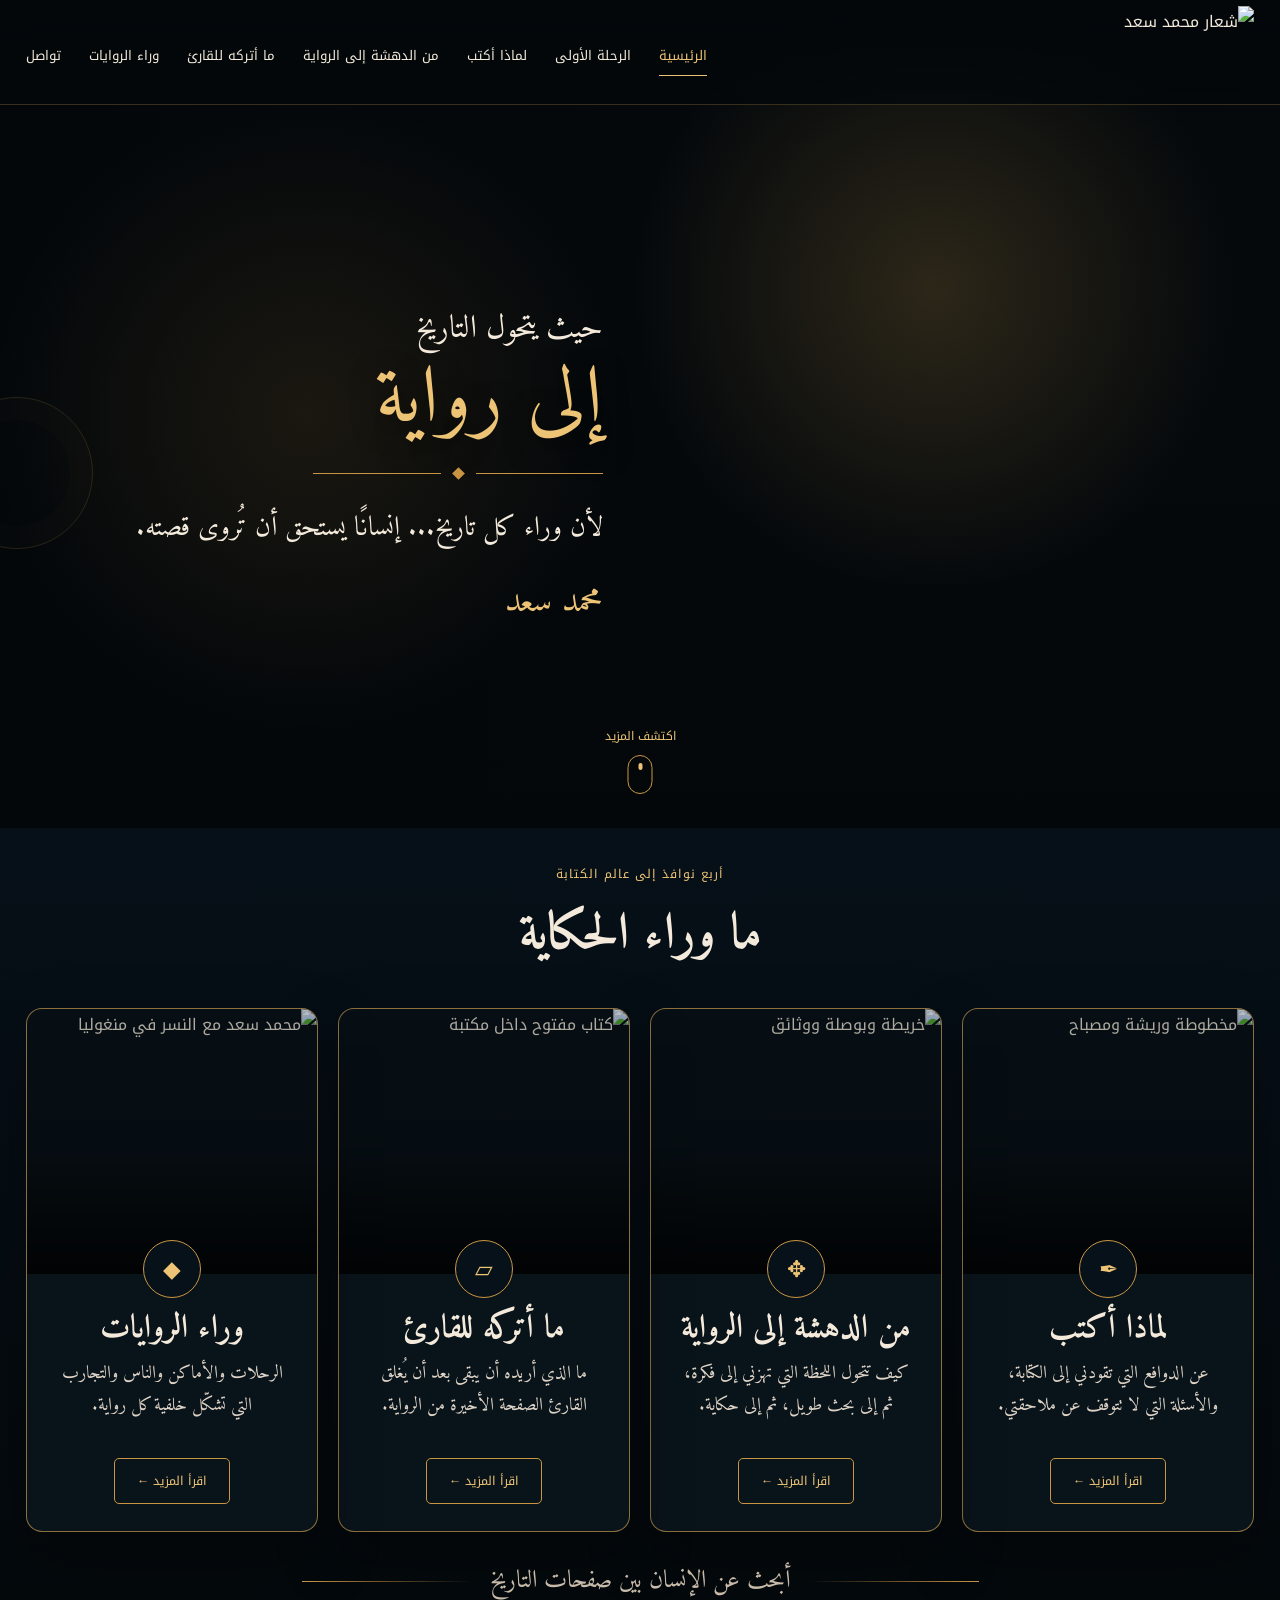
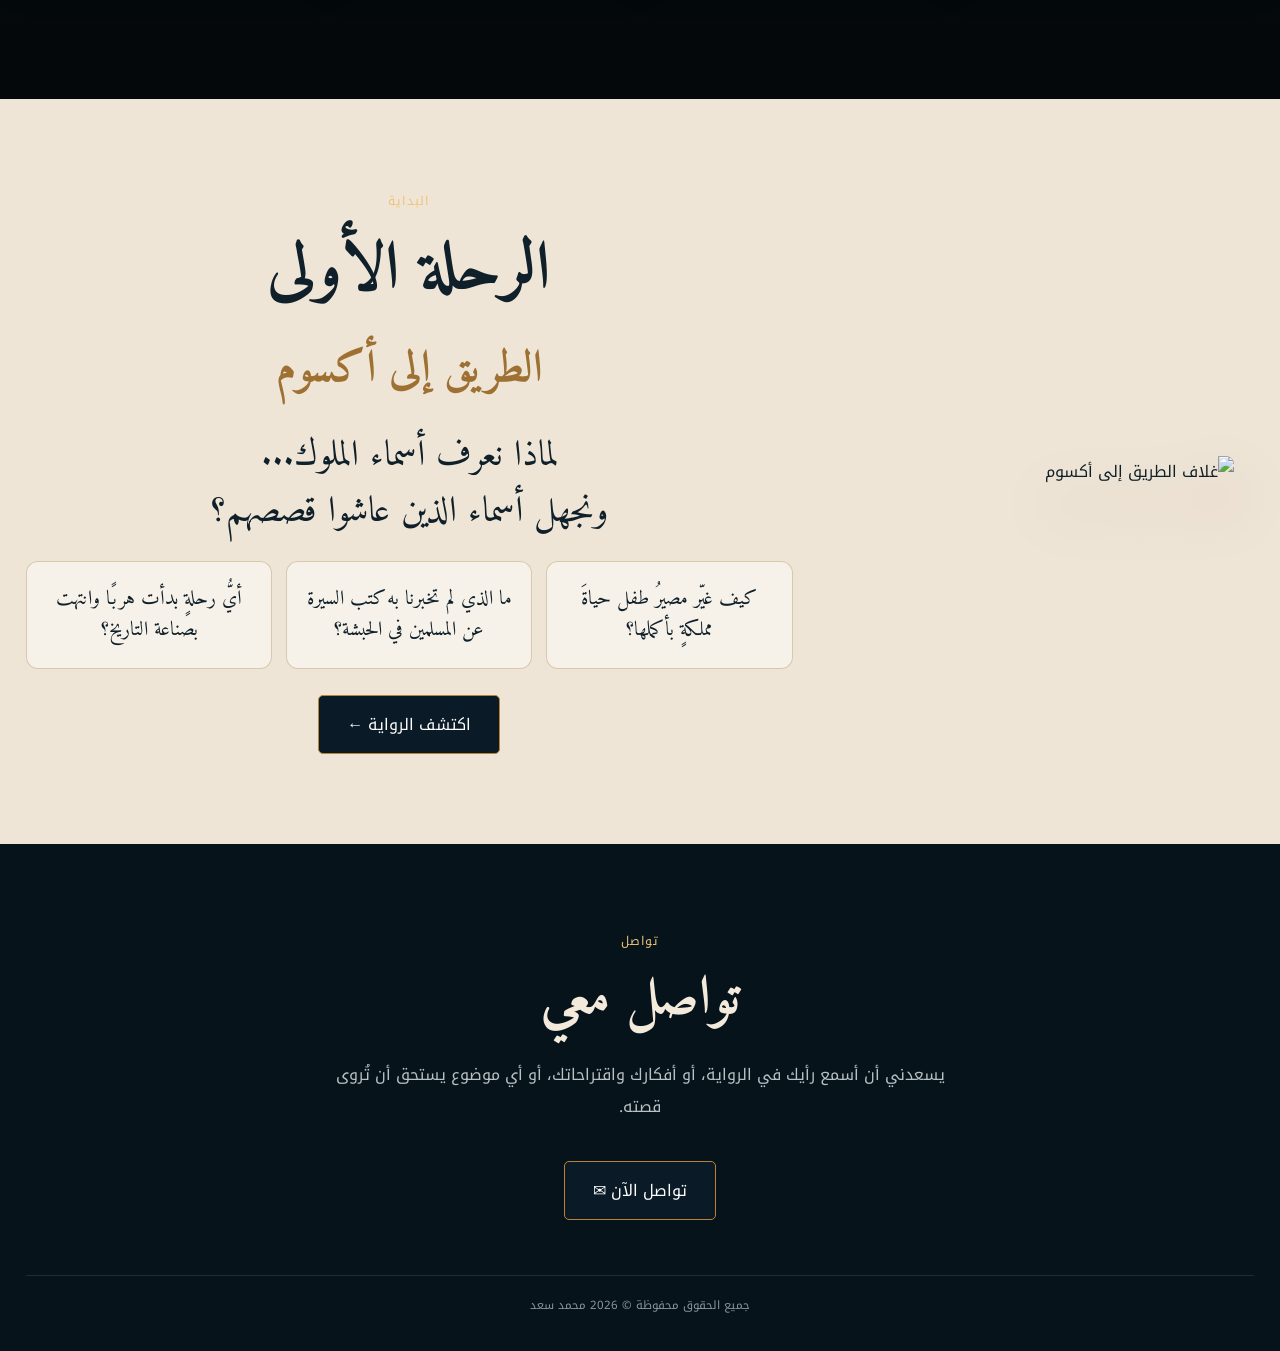
==== index.html @ 90f591b6 "Launch production version 1.0" ====
<!DOCTYPE html>

<html dir="rtl" lang="ar">
<head>
<meta charset="utf-8"/>
<meta content="width=device-width, initial-scale=1" name="viewport"/>
<meta content="الموقع الأدبي للكاتب محمد سعد؛ روايات تستلهم التاريخ وتبحث عن الإنسان وراء الحدث." name="description"/>
<title>محمد سعد | حيث يتحول التاريخ إلى رواية</title>
<link href="https://fonts.googleapis.com" rel="preconnect"/>
<link crossorigin="" href="https://fonts.gstatic.com" rel="preconnect"/>
<link href="https://fonts.googleapis.com/css2?family=Amiri:wght@400;700&amp;family=Noto+Kufi+Arabic:wght@400;500;600;700&amp;display=swap" rel="stylesheet"/>
<style>
:root{--black:#05090c;--ink:#08131b;--gold:#c99542;--gold2:#edc476;--cream:#f4eadb;--muted:#c7beb2;--line:rgba(211,164,82,.55);--card:#09131a;--shadow:0 24px 60px rgba(0,0,0,.35)}
*{box-sizing:border-box}html{scroll-behavior:smooth}body{margin:0;background:var(--black);color:var(--cream);font-family:"Noto Kufi Arabic",Tahoma,sans-serif;overflow-x:hidden}a{color:inherit;text-decoration:none}img{display:block;max-width:100%}.container{width:min(1420px,calc(100% - 52px));margin:auto}.eyebrow{color:var(--gold2);font-size:.76rem;letter-spacing:.08em}.nav{position:fixed;inset:0 0 auto;z-index:50;background:linear-gradient(180deg,rgba(3,7,10,.95),rgba(3,7,10,.76));border-bottom:1px solid rgba(211,164,82,.25);backdrop-filter:blur(14px)}.nav-inner{height:104px;display:flex;align-items:center;justify-content:space-between;gap:30px}.brand{width:250px;height:92px;overflow:hidden;flex:0 0 auto;display:flex;align-items:center;justify-content:flex-start}.brand img{width:100%;height:100%;object-fit:contain;object-position:center;mix-blend-mode:screen}.nav-links{display:flex;align-items:center;gap:28px;font-size:.83rem;white-space:nowrap}.nav-links a{position:relative;padding:30px 0 24px}.nav-links a:after{content:"";position:absolute;right:50%;bottom:16px;width:0;height:1px;background:var(--gold2);transition:.25s}.nav-links a:hover,.nav-links a.active{color:var(--gold2)}.nav-links a:hover:after,.nav-links a.active:after{right:0;width:100%}.menu-btn{display:none;width:44px;height:44px;border:1px solid var(--line);background:transparent;color:var(--gold2);border-radius:50%}
.hero{min-height:760px;height:92vh;position:relative;isolation:isolate;display:flex;align-items:center;overflow:hidden}.hero-bg{position:absolute;inset:0;z-index:-5;background:url('assets/hero-final.jpg') 64% 48%/cover no-repeat;transform:scale(1.015)}.hero-map-layer{position:absolute;inset:0 auto 0 0;width:56%;z-index:-4;background:url('assets/hero-map-source.png') center/cover no-repeat;opacity:.52;filter:sepia(.5) contrast(1.08) brightness(.66);-webkit-mask-image:linear-gradient(90deg,#000 0%,#000 45%,rgba(0,0,0,.75) 68%,transparent 100%);mask-image:linear-gradient(90deg,#000 0%,#000 45%,rgba(0,0,0,.75) 68%,transparent 100%)}.hero:after{content:"";position:absolute;inset:0;z-index:-2;background:linear-gradient(90deg,rgba(3,7,10,.88) 0%,rgba(3,7,10,.62) 35%,rgba(3,7,10,.18) 62%,rgba(3,7,10,.12) 100%),linear-gradient(0deg,rgba(3,7,10,.88) 0%,transparent 42%)}.hero:before{content:"";position:absolute;inset:0;z-index:-1;background:radial-gradient(circle at 73% 35%,rgba(225,174,82,.18),transparent 28%),radial-gradient(circle at 24% 50%,rgba(194,140,60,.12),transparent 30%)}.hero-copy{width:min(650px,47%);padding-top:104px;margin-right:auto;margin-left:0;text-align:right;position:relative}.hero-copy:before{content:"";position:absolute;left:-85px;top:46%;width:150px;height:150px;border:1px solid rgba(218,171,91,.22);border-radius:50%;box-shadow:inset 0 0 0 22px rgba(218,171,91,.025);opacity:.75}.hero-kicker{font-family:Amiri,serif;font-size:2rem;margin:0 0 3px}.hero h1{font-family:Amiri,serif;font-size:clamp(3.7rem,6.3vw,6.8rem);font-weight:400;line-height:1.04;margin:0;color:var(--gold2);text-shadow:0 8px 28px rgba(0,0,0,.5)}.hero-rule{display:flex;align-items:center;gap:13px;margin:26px 0;width:290px}.hero-rule:before,.hero-rule:after{content:"";height:1px;flex:1;background:var(--gold)}.hero-rule i{width:9px;height:9px;transform:rotate(45deg);background:var(--gold)}.hero-quote{font-family:Amiri,serif;font-size:clamp(1.45rem,2.15vw,2.05rem);line-height:1.75;margin:0;max-width:650px}.signature{font-family:Amiri,serif;color:var(--gold2);font-size:2.1rem;margin-top:20px}.scroll-cue{position:absolute;bottom:34px;right:50%;transform:translateX(50%);font-size:.75rem;color:var(--gold2);display:flex;flex-direction:column;align-items:center;gap:8px}.scroll-cue span{width:25px;height:39px;border:1px solid var(--gold);border-radius:18px;position:relative}.scroll-cue span:after{content:"";position:absolute;width:4px;height:7px;border-radius:4px;background:var(--gold2);top:7px;right:9px;animation:down 1.8s infinite}@keyframes down{70%{transform:translateY(15px);opacity:.15}}
.cards-section{padding:34px 0 96px;background:linear-gradient(180deg,#061018,#04080b)}.cards-head{text-align:center;margin-bottom:28px}.cards-head h2{font-family:Amiri,serif;font-size:clamp(2.5rem,4vw,4rem);margin:5px 0}.cards-grid{display:grid;grid-template-columns:repeat(4,minmax(0,1fr));gap:20px;direction:rtl}.story-card{min-width:0;background:var(--card);border:1px solid rgba(211,164,82,.65);border-radius:16px;overflow:hidden;box-shadow:var(--shadow);transition:.35s;display:flex;flex-direction:column}.story-card:hover{transform:translateY(-8px);box-shadow:0 30px 70px rgba(0,0,0,.5)}.card-media{height:265px;position:relative;overflow:hidden}.card-media img{width:100%;height:100%;object-fit:cover;transition:.7s}.story-card:hover .card-media img{transform:scale(1.055)}.card-media:after{content:"";position:absolute;inset:0;background:linear-gradient(180deg,rgba(15,24,29,.10),rgba(7,16,22,.18) 50%,rgba(7,16,22,.92) 100%),rgba(22,34,40,.22);mix-blend-mode:multiply}.card-body{padding:0 27px 27px;margin-top:-34px;position:relative;z-index:2;display:flex;flex-direction:column;flex:1;align-items:center;text-align:center}.card-icon{width:58px;height:58px;border:1px solid var(--gold);background:#071119;border-radius:50%;display:grid;place-items:center;color:var(--gold2);font-size:1.45rem;margin-bottom:12px}.card-body h3{font-family:Amiri,serif;font-size:2.05rem;line-height:1.2;margin:0 0 9px}.card-body p{font-family:Amiri,serif;font-size:1.14rem;line-height:1.75;color:#ddd3c6;margin:0;min-height:80px}.card-link{margin-top:auto;padding-top:20px}.card-link span{display:inline-flex;align-items:center;gap:11px;border:1px solid var(--gold);border-radius:5px;padding:10px 22px;color:var(--gold2);font-size:.77rem;transition:.25s}.card-link span:hover{background:var(--gold);color:#091116}.literary-line{text-align:center;font-family:Amiri,serif;font-size:1.55rem;color:#c8bbaa;margin:27px 0 0;display:flex;align-items:center;justify-content:center;gap:18px}.literary-line:before,.literary-line:after{content:"";width:170px;height:1px;background:linear-gradient(90deg,transparent,var(--gold))}.literary-line:after{background:linear-gradient(90deg,var(--gold),transparent)}
.paper{background:#efe5d6;color:#10202a;padding:90px 0}.journey-grid{display:grid;grid-template-columns:.75fr 1.45fr;gap:65px;align-items:center}.book img{width:min(390px,90%);margin:auto;border-radius:8px;filter:drop-shadow(0 30px 28px rgba(38,24,10,.30))}.journey-copy{text-align:center}.journey-copy h2{font-family:Amiri,serif;font-size:4.2rem;margin:0}.journey-copy h3{font-family:Amiri,serif;font-size:2.8rem;color:#9e7133;margin:0 0 15px}.main-question{font-family:Amiri,serif;font-size:2.25rem;line-height:1.55;margin:20px 0}.questions{display:grid;grid-template-columns:repeat(3,1fr);gap:14px}.question{background:rgba(255,255,255,.46);border:1px solid rgba(157,112,50,.32);border-radius:12px;padding:22px 15px;font-family:Amiri,serif;font-size:1.25rem;line-height:1.55}.cta{display:inline-flex;margin-top:26px;background:#0a1b27;border:1px solid #b98336;color:white;padding:13px 28px;border-radius:5px}.contact{padding:85px 0 35px;text-align:center;background:#07131b}.contact h2{font-family:Amiri,serif;font-size:3.4rem;margin:0}.contact p{max-width:650px;margin:12px auto;color:#b9c1c5;line-height:2}.contact footer{margin-top:55px;padding-top:18px;border-top:1px solid rgba(255,255,255,.1);font-size:.72rem;color:#89969d}.reveal{opacity:0;transform:translateY(22px);transition:.75s}.reveal.visible{opacity:1;transform:none}
@media(max-width:1180px){.nav-links{gap:16px;font-size:.72rem}.brand{width:215px;height:82px}.cards-grid{grid-template-columns:repeat(2,1fr)}.card-media{height:300px}}
@media(max-width:900px){.menu-btn{display:grid;place-items:center}.nav-links{display:none;position:fixed;top:103px;right:18px;left:18px;flex-direction:column;align-items:stretch;gap:0;background:#07131b;border:1px solid rgba(255,255,255,.12);border-radius:14px;padding:12px}.nav-links.open{display:flex}.nav-links a{padding:12px}.hero-copy{width:58%;margin-right:auto;margin-left:0}.journey-grid{grid-template-columns:1fr}.questions{grid-template-columns:1fr}}
@media(max-width:650px){.container{width:min(100% - 28px,1420px)}.brand{width:155px;height:62px}.nav-inner{height:74px}.nav-links{top:74px}.hero{height:auto;min-height:790px;align-items:flex-end}.hero-bg{background-position:67% center}.hero-map-layer{width:100%;opacity:.25;-webkit-mask-image:linear-gradient(180deg,transparent 0%,rgba(0,0,0,.6) 42%,#000 100%);mask-image:linear-gradient(180deg,transparent 0%,rgba(0,0,0,.6) 42%,#000 100%)}.hero-copy{width:100%;padding:410px 0 95px;margin:0}.hero-copy:before{display:none}.hero h1{font-size:3.65rem}.hero-kicker{font-size:1.55rem}.hero-quote{font-size:1.35rem}.cards-grid{grid-template-columns:1fr}.card-media{height:310px}.story-card{border-radius:14px}.literary-line:before,.literary-line:after{width:45px}.journey-copy h2{font-size:3.2rem}.journey-copy h3{font-size:2.15rem}}
</style>
<meta content="index, follow, max-image-preview:large" name="robots"/><meta content="#05090c" name="theme-color"/><link href="https://bymohamedsaad.com/" rel="canonical"/><link href="assets/favicon-32.png" rel="icon" sizes="32x32" type="image/png"/><link href="assets/favicon-16.png" rel="icon" sizes="16x16" type="image/png"/><link href="assets/apple-touch-icon.png" rel="apple-touch-icon" sizes="180x180"/><link href="site.webmanifest" rel="manifest"/><meta content="website" property="og:type"/><meta content="محمد سعد" property="og:site_name"/><meta content="ar_AR" property="og:locale"/><meta content="محمد سعد | حيث يتحول التاريخ إلى رواية" property="og:title"/><meta content="الموقع الأدبي للكاتب محمد سعد؛ روايات تستلهم التاريخ وتبحث عن الإنسان وراء الحدث." property="og:description"/><meta content="https://bymohamedsaad.com/" property="og:url"/><meta content="https://bymohamedsaad.com/assets/social-share.jpg" property="og:image"/><meta content="محمد سعد — حيث يتحول التاريخ إلى رواية" property="og:image:alt"/><meta content="summary_large_image" name="twitter:card"/><meta content="محمد سعد | حيث يتحول التاريخ إلى رواية" name="twitter:title"/><meta content="الموقع الأدبي للكاتب محمد سعد؛ روايات تستلهم التاريخ وتبحث عن الإنسان وراء الحدث." name="twitter:description"/><meta content="https://bymohamedsaad.com/assets/social-share.jpg" name="twitter:image"/><script type="application/ld+json">{"@context":"https://schema.org","@graph":[{"@type":"WebSite","@id":"https://bymohamedsaad.com/#website","url":"https://bymohamedsaad.com/","name":"محمد سعد","inLanguage":"ar"},{"@type":"Person","@id":"https://bymohamedsaad.com/#author","name":"محمد سعد","url":"https://bymohamedsaad.com/","image":"https://bymohamedsaad.com/assets/social-share.jpg","description":"كاتب روائي يبحث عن الإنسان بين صفحات التاريخ."},{"@type":"WebPage","@id":"https://bymohamedsaad.com/#webpage","url":"https://bymohamedsaad.com/","name":"محمد سعد | حيث يتحول التاريخ إلى رواية","description":"الموقع الأدبي للكاتب محمد سعد؛ روايات تستلهم التاريخ وتبحث عن الإنسان وراء الحدث.","inLanguage":"ar","isPartOf":{"@id":"https://bymohamedsaad.com/#website"},"about":{"@id":"https://bymohamedsaad.com/#author"}}]}</script>
<style id="production-accessibility">
:focus-visible{outline:2px solid var(--gold2);outline-offset:4px}
@media(prefers-reduced-motion:reduce){html{scroll-behavior:auto}*,*:before,*:after{animation-duration:.01ms!important;animation-iteration-count:1!important;transition-duration:.01ms!important}}
</style>
</head>
<body>
<nav class="nav"><div class="container nav-inner"><a aria-label="محمد سعد" class="brand" href="index.html"><img alt="شعار محمد سعد" decoding="async" height="884" src="assets/logo-original-exact.png" width="1780"/></a><button aria-controls="primary-navigation" aria-expanded="false" aria-label="فتح القائمة" class="menu-btn" type="button">☰</button><div class="nav-links" id="primary-navigation"><a class="active" href="index.html">الرئيسية</a><a href="#first-journey">الرحلة الأولى</a><a href="why-i-write.html">لماذا أكتب</a><a href="from-wonder-to-novel.html">من الدهشة إلى الرواية</a><a href="for-the-reader.html">ما أتركه للقارئ</a><a href="behind-the-novels.html">وراء الروايات</a><a href="#contact">تواصل</a></div></div></nav>
<header class="hero"><div class="hero-bg"></div><div aria-hidden="true" class="hero-map-layer"></div><div class="container"><div class="hero-copy reveal"><p class="hero-kicker">حيث يتحول التاريخ</p><h1>إلى رواية</h1><div class="hero-rule"><i></i></div><p class="hero-quote">لأن وراء كل تاريخ... إنسانًا يستحق أن تُروى قصته.</p><div class="signature">محمد سعد</div></div></div><a class="scroll-cue" href="#chapters">اكتشف المزيد<span></span></a></header>
<main>
<section class="cards-section" id="chapters"><div class="container"><div class="cards-head reveal"><div class="eyebrow">أربع نوافذ إلى عالم الكتابة</div><h2>ما وراء الحكاية</h2></div><div class="cards-grid">
<article class="story-card reveal"><div class="card-media"><img alt="مخطوطة وريشة ومصباح" decoding="async" loading="lazy" src="assets/card-writing.jpg"/></div><div class="card-body"><div class="card-icon">✒</div><h3>لماذا أكتب</h3><p>عن الدوافع التي تقودني إلى الكتابة، والأسئلة التي لا تتوقف عن ملاحقتي.</p><a class="card-link" href="why-i-write.html"><span>اقرأ المزيد ←</span></a></div></article>
<article class="story-card reveal"><div class="card-media"><img alt="خريطة وبوصلة ووثائق" decoding="async" loading="lazy" src="assets/card-wonder.jpg"/></div><div class="card-body"><div class="card-icon">✥</div><h3>من الدهشة إلى الرواية</h3><p>كيف تتحول اللحظة التي تهزني إلى فكرة، ثم إلى بحث طويل، ثم إلى حكاية.</p><a class="card-link" href="from-wonder-to-novel.html"><span>اقرأ المزيد ←</span></a></div></article>
<article class="story-card reveal"><div class="card-media"><img alt="كتاب مفتوح داخل مكتبة" decoding="async" loading="lazy" src="assets/card-reader.jpg"/></div><div class="card-body"><div class="card-icon">▱</div><h3>ما أتركه للقارئ</h3><p>ما الذي أريده أن يبقى بعد أن يُغلق القارئ الصفحة الأخيرة من الرواية.</p><a class="card-link" href="for-the-reader.html"><span>اقرأ المزيد ←</span></a></div></article>
<article class="story-card reveal"><div class="card-media"><img alt="محمد سعد مع النسر في منغوليا" decoding="async" loading="lazy" src="assets/card-behind.jpg"/></div><div class="card-body"><div class="card-icon">◆</div><h3>وراء الروايات</h3><p>الرحلات والأماكن والناس والتجارب التي تشكّل خلفية كل رواية.</p><a class="card-link" href="behind-the-novels.html"><span>اقرأ المزيد ←</span></a></div></article>
</div><p class="literary-line reveal">أبحث عن الإنسان بين صفحات التاريخ</p></div></section>
<section class="paper" id="first-journey"><div class="container journey-grid"><div class="book reveal"><img alt="غلاف الطريق إلى أكسوم" decoding="async" src="assets/book-cover.jpg"/></div><div class="journey-copy reveal"><div class="eyebrow">البداية</div><h2>الرحلة الأولى</h2><h3>الطريق إلى أكسوم</h3><div class="main-question">لماذا نعرف أسماء الملوك...<br/>ونجهل أسماء الذين عاشوا قصصهم؟</div><div class="questions"><div class="question">كيف غيّر مصيرُ طفل حياةَ مملكةٍ بأكملها؟</div><div class="question">ما الذي لم تخبرنا به كتب السيرة عن المسلمين في الحبشة؟</div><div class="question">أيُّ رحلةٍ بدأت هربًا وانتهت بصناعة التاريخ؟</div></div><a class="cta" href="#contact">اكتشف الرواية ←</a></div></div></section>
</main>
<section class="contact" id="contact"><div class="container reveal"><div class="eyebrow">تواصل</div><h2>تواصل معي</h2><p>يسعدني أن أسمع رأيك في الرواية، أو أفكارك واقتراحاتك، أو أي موضوع يستحق أن تُروى قصته.</p><a class="cta" href="mailto:contact@bymohamedsaad.com">تواصل الآن ✉</a><footer>جميع الحقوق محفوظة © <span id="year"></span> محمد سعد</footer></div></section>
<script>const btn=document.querySelector('.menu-btn'),links=document.querySelector('.nav-links');
btn.addEventListener('click',()=>{const open=links.classList.toggle('open');btn.setAttribute('aria-expanded',String(open));});
document.querySelectorAll('.nav-links a').forEach(a=>a.addEventListener('click',()=>{links.classList.remove('open');btn.setAttribute('aria-expanded','false');}));
const io=new IntersectionObserver(es=>es.forEach(e=>{if(e.isIntersecting)e.target.classList.add('visible');}),{threshold:.1});
document.querySelectorAll('.reveal').forEach(el=>io.observe(el));
document.getElementById('year').textContent=new Date().getFullYear();</script>
</body></html>
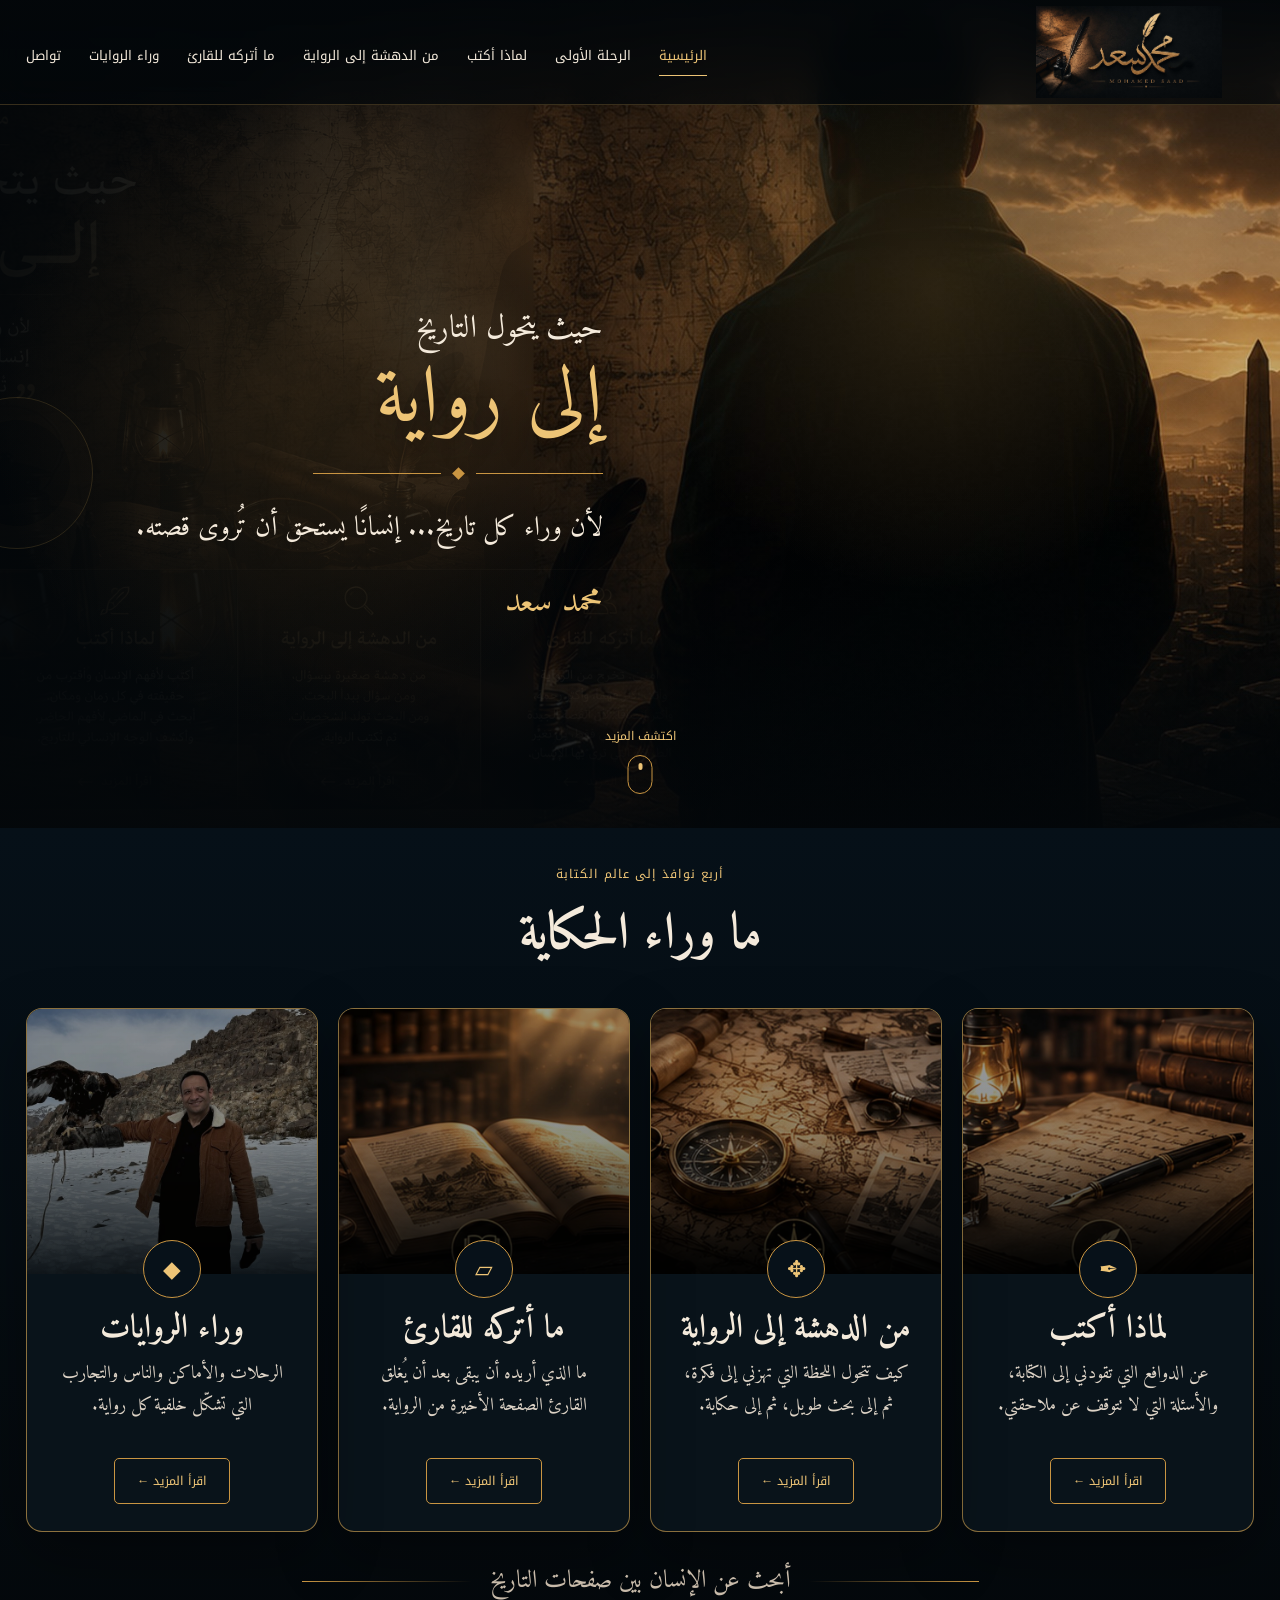
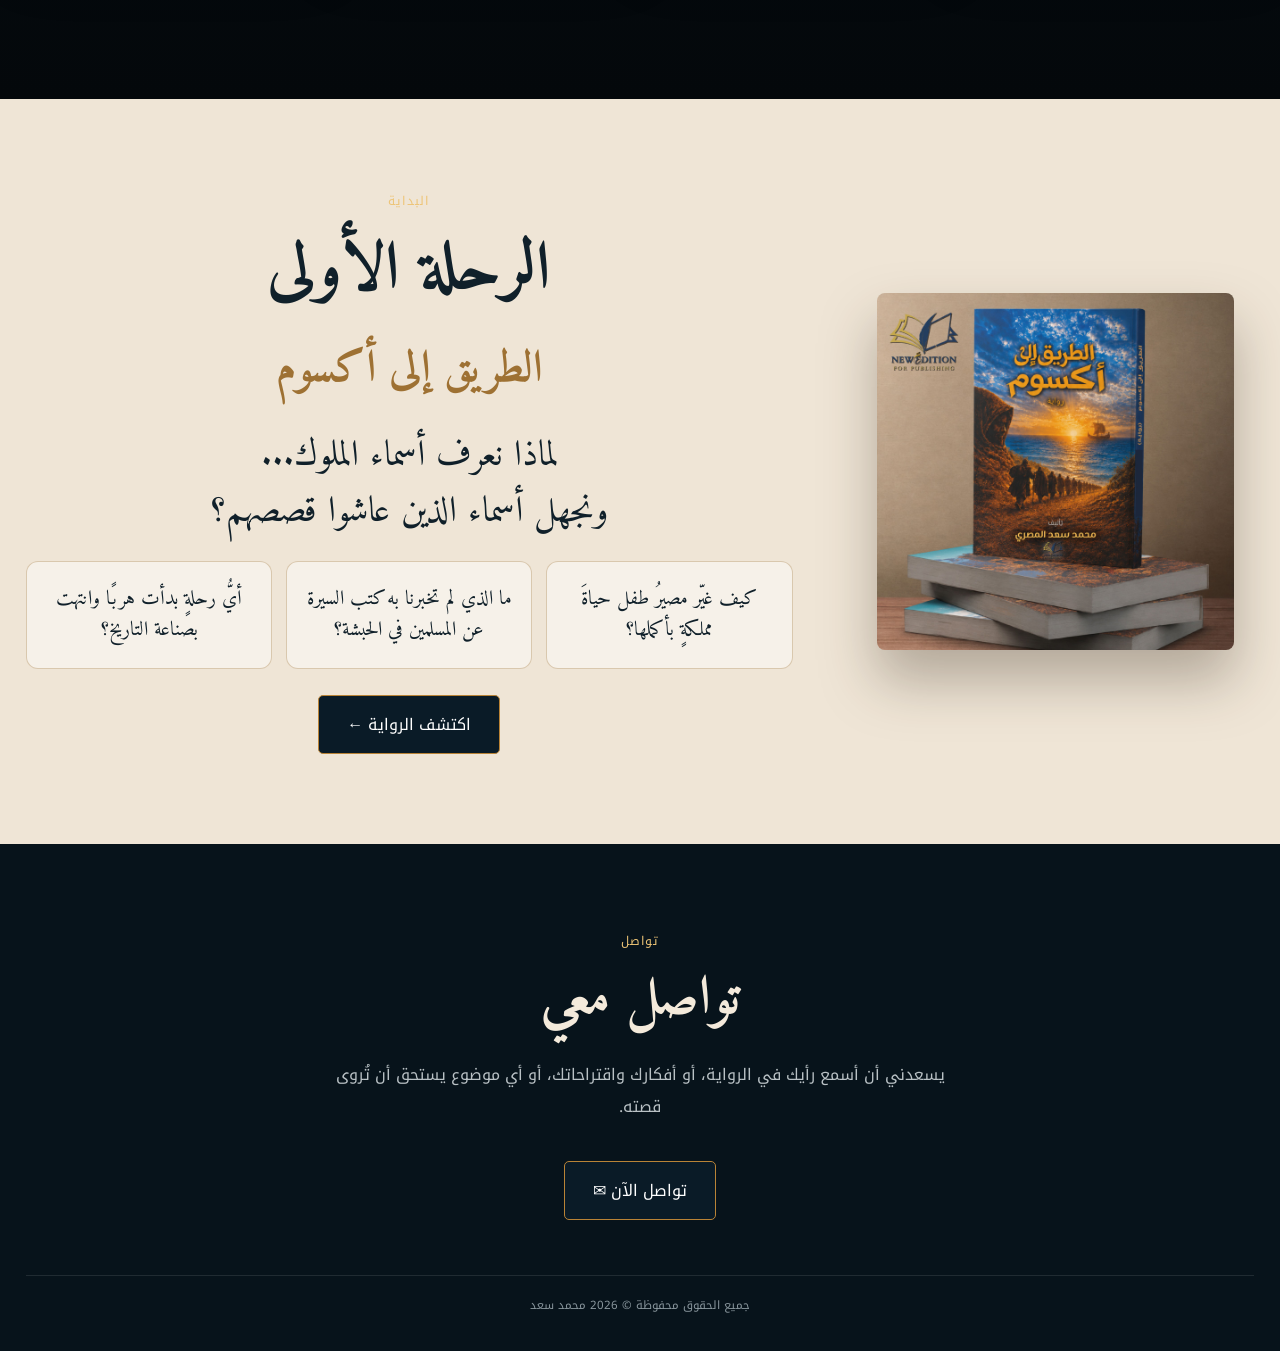
==== commit 679bf840: "Update website description Commit directly to the main branch" ====
--- a/index.html
+++ b/index.html
@@ -4,7 +4,7 @@
 <head>
 <meta charset="utf-8"/>
 <meta content="width=device-width, initial-scale=1" name="viewport"/>
-<meta content="الموقع الأدبي للكاتب محمد سعد؛ روايات تستلهم التاريخ وتبحث عن الإنسان وراء الحدث." name="description"/>
+<meta content="الموقع الرسمي لمحمد سعد المصري؛ روايات تستلهم التاريخ وتبحث عن الإنسان وراء الحدث." name="description"/>
 <title>محمد سعد | حيث يتحول التاريخ إلى رواية</title>
 <link href="https://fonts.googleapis.com" rel="preconnect"/>
 <link crossorigin="" href="https://fonts.gstatic.com" rel="preconnect"/>
@@ -19,7 +19,7 @@
 @media(max-width:900px){.menu-btn{display:grid;place-items:center}.nav-links{display:none;position:fixed;top:103px;right:18px;left:18px;flex-direction:column;align-items:stretch;gap:0;background:#07131b;border:1px solid rgba(255,255,255,.12);border-radius:14px;padding:12px}.nav-links.open{display:flex}.nav-links a{padding:12px}.hero-copy{width:58%;margin-right:auto;margin-left:0}.journey-grid{grid-template-columns:1fr}.questions{grid-template-columns:1fr}}
 @media(max-width:650px){.container{width:min(100% - 28px,1420px)}.brand{width:155px;height:62px}.nav-inner{height:74px}.nav-links{top:74px}.hero{height:auto;min-height:790px;align-items:flex-end}.hero-bg{background-position:67% center}.hero-map-layer{width:100%;opacity:.25;-webkit-mask-image:linear-gradient(180deg,transparent 0%,rgba(0,0,0,.6) 42%,#000 100%);mask-image:linear-gradient(180deg,transparent 0%,rgba(0,0,0,.6) 42%,#000 100%)}.hero-copy{width:100%;padding:410px 0 95px;margin:0}.hero-copy:before{display:none}.hero h1{font-size:3.65rem}.hero-kicker{font-size:1.55rem}.hero-quote{font-size:1.35rem}.cards-grid{grid-template-columns:1fr}.card-media{height:310px}.story-card{border-radius:14px}.literary-line:before,.literary-line:after{width:45px}.journey-copy h2{font-size:3.2rem}.journey-copy h3{font-size:2.15rem}}
 </style>
-<meta content="index, follow, max-image-preview:large" name="robots"/><meta content="#05090c" name="theme-color"/><link href="https://bymohamedsaad.com/" rel="canonical"/><link href="assets/favicon-32.png" rel="icon" sizes="32x32" type="image/png"/><link href="assets/favicon-16.png" rel="icon" sizes="16x16" type="image/png"/><link href="assets/apple-touch-icon.png" rel="apple-touch-icon" sizes="180x180"/><link href="site.webmanifest" rel="manifest"/><meta content="website" property="og:type"/><meta content="محمد سعد" property="og:site_name"/><meta content="ar_AR" property="og:locale"/><meta content="محمد سعد | حيث يتحول التاريخ إلى رواية" property="og:title"/><meta content="الموقع الأدبي للكاتب محمد سعد؛ روايات تستلهم التاريخ وتبحث عن الإنسان وراء الحدث." property="og:description"/><meta content="https://bymohamedsaad.com/" property="og:url"/><meta content="https://bymohamedsaad.com/assets/social-share.jpg" property="og:image"/><meta content="محمد سعد — حيث يتحول التاريخ إلى رواية" property="og:image:alt"/><meta content="summary_large_image" name="twitter:card"/><meta content="محمد سعد | حيث يتحول التاريخ إلى رواية" name="twitter:title"/><meta content="الموقع الأدبي للكاتب محمد سعد؛ روايات تستلهم التاريخ وتبحث عن الإنسان وراء الحدث." name="twitter:description"/><meta content="https://bymohamedsaad.com/assets/social-share.jpg" name="twitter:image"/><script type="application/ld+json">{"@context":"https://schema.org","@graph":[{"@type":"WebSite","@id":"https://bymohamedsaad.com/#website","url":"https://bymohamedsaad.com/","name":"محمد سعد","inLanguage":"ar"},{"@type":"Person","@id":"https://bymohamedsaad.com/#author","name":"محمد سعد","url":"https://bymohamedsaad.com/","image":"https://bymohamedsaad.com/assets/social-share.jpg","description":"كاتب روائي يبحث عن الإنسان بين صفحات التاريخ."},{"@type":"WebPage","@id":"https://bymohamedsaad.com/#webpage","url":"https://bymohamedsaad.com/","name":"محمد سعد | حيث يتحول التاريخ إلى رواية","description":"الموقع الأدبي للكاتب محمد سعد؛ روايات تستلهم التاريخ وتبحث عن الإنسان وراء الحدث.","inLanguage":"ar","isPartOf":{"@id":"https://bymohamedsaad.com/#website"},"about":{"@id":"https://bymohamedsaad.com/#author"}}]}</script>
+<meta content="index, follow, max-image-preview:large" name="robots"/><meta content="#05090c" name="theme-color"/><link href="https://bymohamedsaad.com/" rel="canonical"/><link href="assets/favicon-32.png" rel="icon" sizes="32x32" type="image/png"/><link href="assets/favicon-16.png" rel="icon" sizes="16x16" type="image/png"/><link href="assets/apple-touch-icon.png" rel="apple-touch-icon" sizes="180x180"/><link href="site.webmanifest" rel="manifest"/><meta content="website" property="og:type"/><meta content="محمد سعد" property="og:site_name"/><meta content="ar_AR" property="og:locale"/><meta content="محمد سعد | حيث يتحول التاريخ إلى رواية" property="og:title"/><meta content="الموقع الرسمي لمحمد سعد المصري؛ روايات تستلهم التاريخ وتبحث عن الإنسان وراء الحدث." property="og:description"/><meta content="https://bymohamedsaad.com/" property="og:url"/><meta content="https://bymohamedsaad.com/assets/social-share.jpg" property="og:image"/><meta content="محمد سعد — حيث يتحول التاريخ إلى رواية" property="og:image:alt"/><meta content="summary_large_image" name="twitter:card"/><meta content="محمد سعد | حيث يتحول التاريخ إلى رواية" name="twitter:title"/><meta content="الموقع الرسمي لمحمد سعد المصري؛ روايات تستلهم التاريخ وتبحث عن الإنسان وراء الحدث." name="twitter:description"/><meta content="https://bymohamedsaad.com/assets/social-share.jpg" name="twitter:image"/><script type="application/ld+json">{"@context":"https://schema.org","@graph":[{"@type":"WebSite","@id":"https://bymohamedsaad.com/#website","url":"https://bymohamedsaad.com/","name":"محمد سعد","inLanguage":"ar"},{"@type":"Person","@id":"https://bymohamedsaad.com/#author","name":"محمد سعد","url":"https://bymohamedsaad.com/","image":"https://bymohamedsaad.com/assets/social-share.jpg","description":"كاتب روائي يبحث عن الإنسان بين صفحات التاريخ."},{"@type":"WebPage","@id":"https://bymohamedsaad.com/#webpage","url":"https://bymohamedsaad.com/","name":"محمد سعد | حيث يتحول التاريخ إلى رواية","description":"الموقع الرسمي لمحمد سعد المصري؛ روايات تستلهم التاريخ وتبحث عن الإنسان وراء الحدث.","inLanguage":"ar","isPartOf":{"@id":"https://bymohamedsaad.com/#website"},"about":{"@id":"https://bymohamedsaad.com/#author"}}]}</script>
 <style id="production-accessibility">
 :focus-visible{outline:2px solid var(--gold2);outline-offset:4px}
 @media(prefers-reduced-motion:reduce){html{scroll-behavior:auto}*,*:before,*:after{animation-duration:.01ms!important;animation-iteration-count:1!important;transition-duration:.01ms!important}}
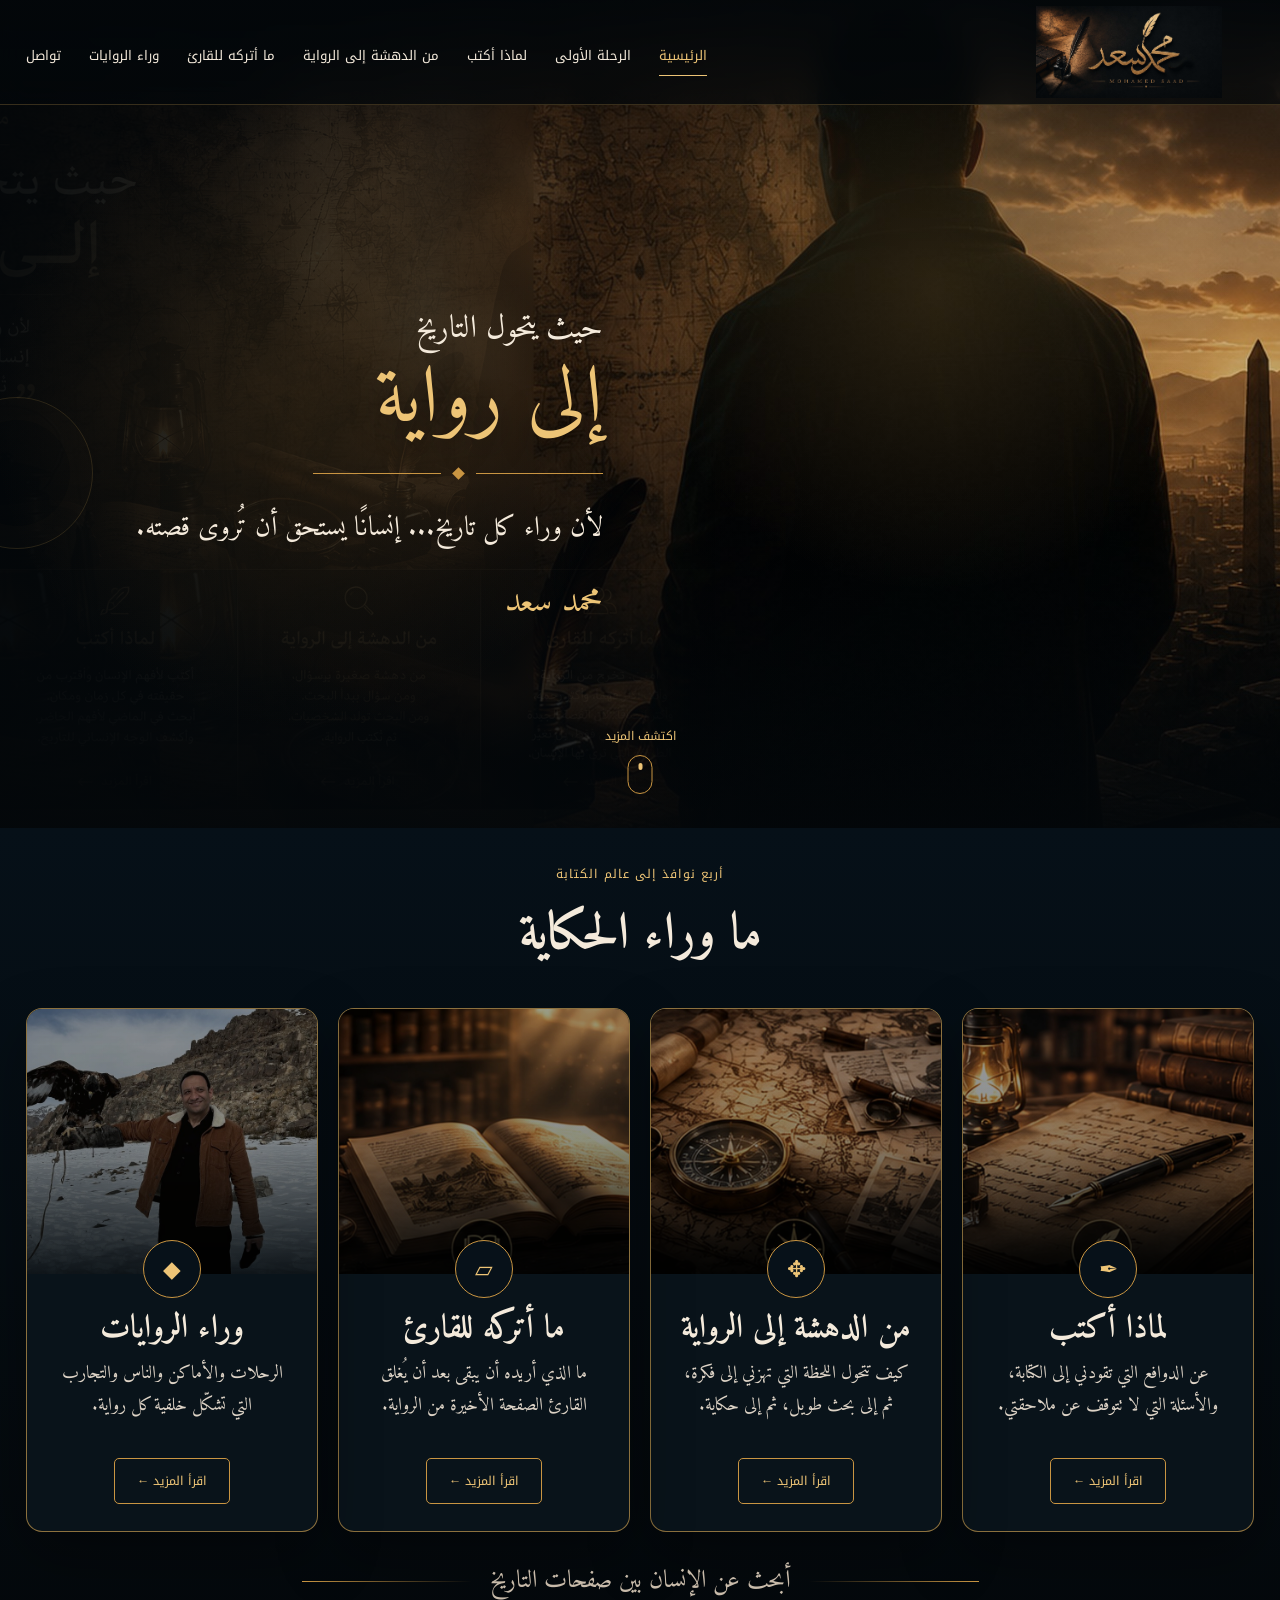
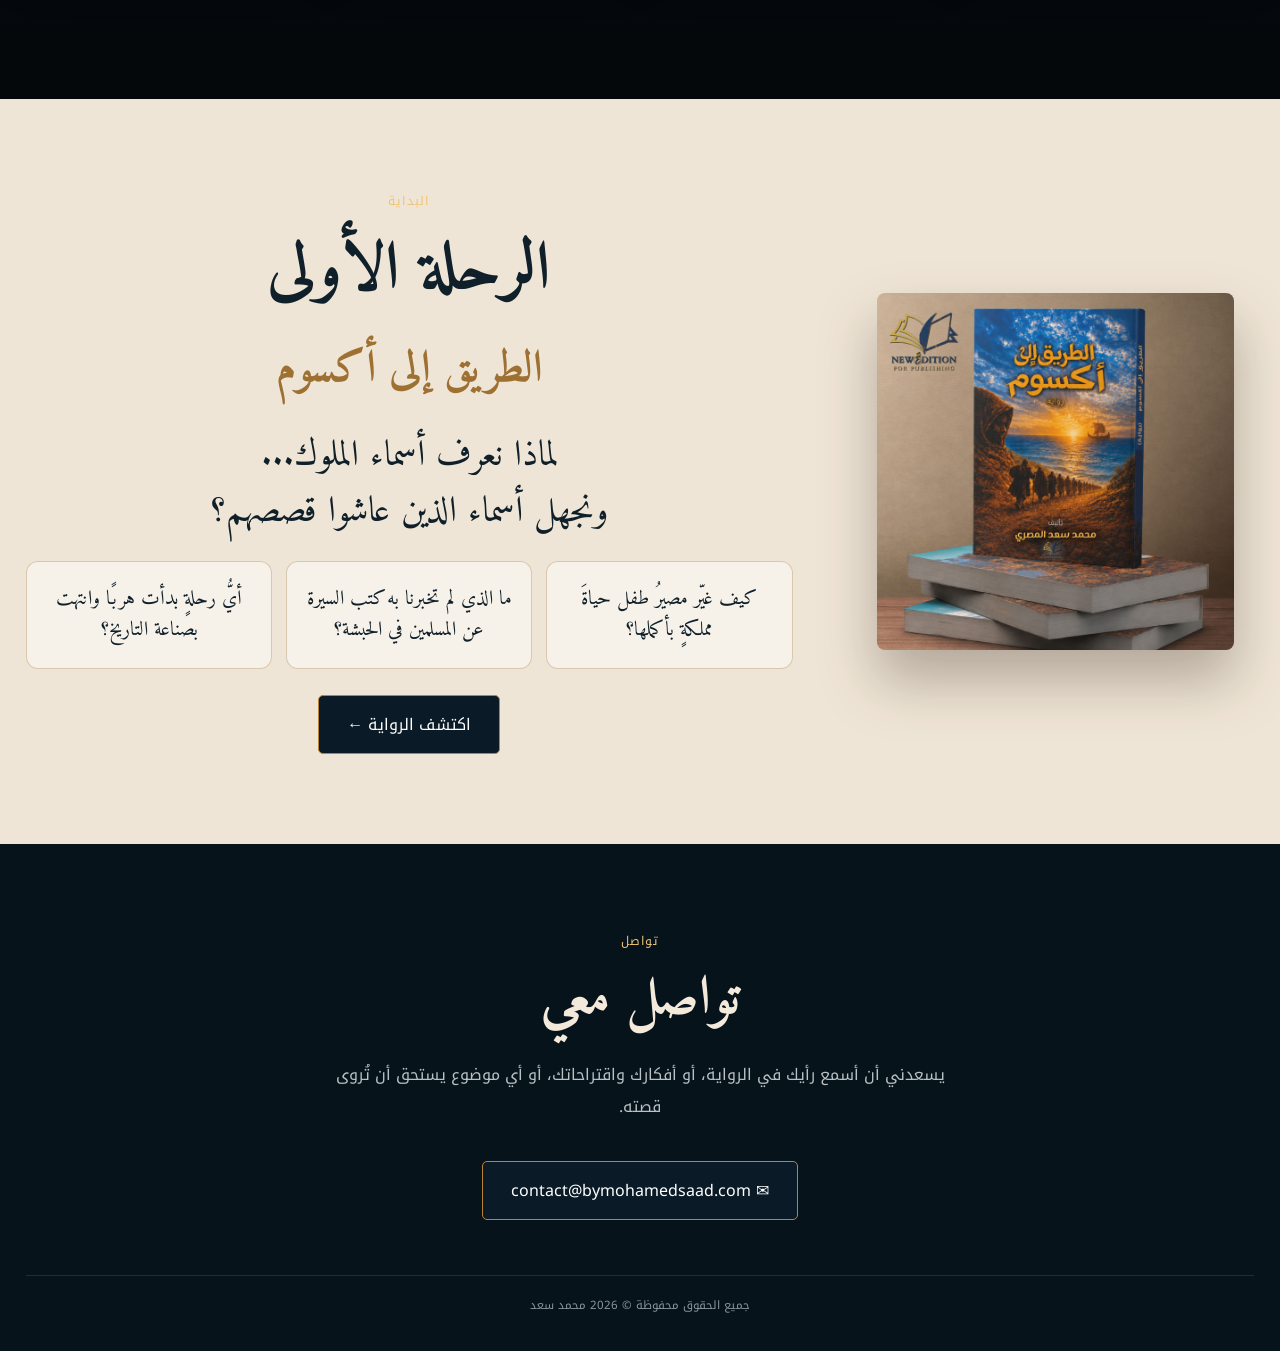
==== commit 8336260b: "Display contact email Duplicated the contact section with a minor change to the email display." ====
--- a/index.html
+++ b/index.html
@@ -37,7 +37,11 @@
 </div><p class="literary-line reveal">أبحث عن الإنسان بين صفحات التاريخ</p></div></section>
 <section class="paper" id="first-journey"><div class="container journey-grid"><div class="book reveal"><img alt="غلاف الطريق إلى أكسوم" decoding="async" src="assets/book-cover.jpg"/></div><div class="journey-copy reveal"><div class="eyebrow">البداية</div><h2>الرحلة الأولى</h2><h3>الطريق إلى أكسوم</h3><div class="main-question">لماذا نعرف أسماء الملوك...<br/>ونجهل أسماء الذين عاشوا قصصهم؟</div><div class="questions"><div class="question">كيف غيّر مصيرُ طفل حياةَ مملكةٍ بأكملها؟</div><div class="question">ما الذي لم تخبرنا به كتب السيرة عن المسلمين في الحبشة؟</div><div class="question">أيُّ رحلةٍ بدأت هربًا وانتهت بصناعة التاريخ؟</div></div><a class="cta" href="#contact">اكتشف الرواية ←</a></div></div></section>
 </main>
-<section class="contact" id="contact"><div class="container reveal"><div class="eyebrow">تواصل</div><h2>تواصل معي</h2><p>يسعدني أن أسمع رأيك في الرواية، أو أفكارك واقتراحاتك، أو أي موضوع يستحق أن تُروى قصته.</p><a class="cta" href="mailto:contact@bymohamedsaad.com">تواصل الآن ✉</a><footer>جميع الحقوق محفوظة © <span id="year"></span> محمد سعد</footer></div></section>
+<section class="contact" id="contact"><div class="container reveal"><div class="eyebrow">تواصل</div><h2>تواصل معي</h2><p>يسعدني أن أسمع رأيك في الرواية، أو أفكارك واقتراحاتك، أو أي موضوع يستحق أن تُروى قصته.</p>
+<a class="cta" href="mailto:contact@bymohamedsaad.com">
+  ✉ contact@bymohamedsaad.com
+</a>
+<footer>جميع الحقوق محفوظة © <span id="year"></span> محمد سعد</footer></div></section>
 <script>const btn=document.querySelector('.menu-btn'),links=document.querySelector('.nav-links');
 btn.addEventListener('click',()=>{const open=links.classList.toggle('open');btn.setAttribute('aria-expanded',String(open));});
 document.querySelectorAll('.nav-links a').forEach(a=>a.addEventListener('click',()=>{links.classList.remove('open');btn.setAttribute('aria-expanded','false');}));
